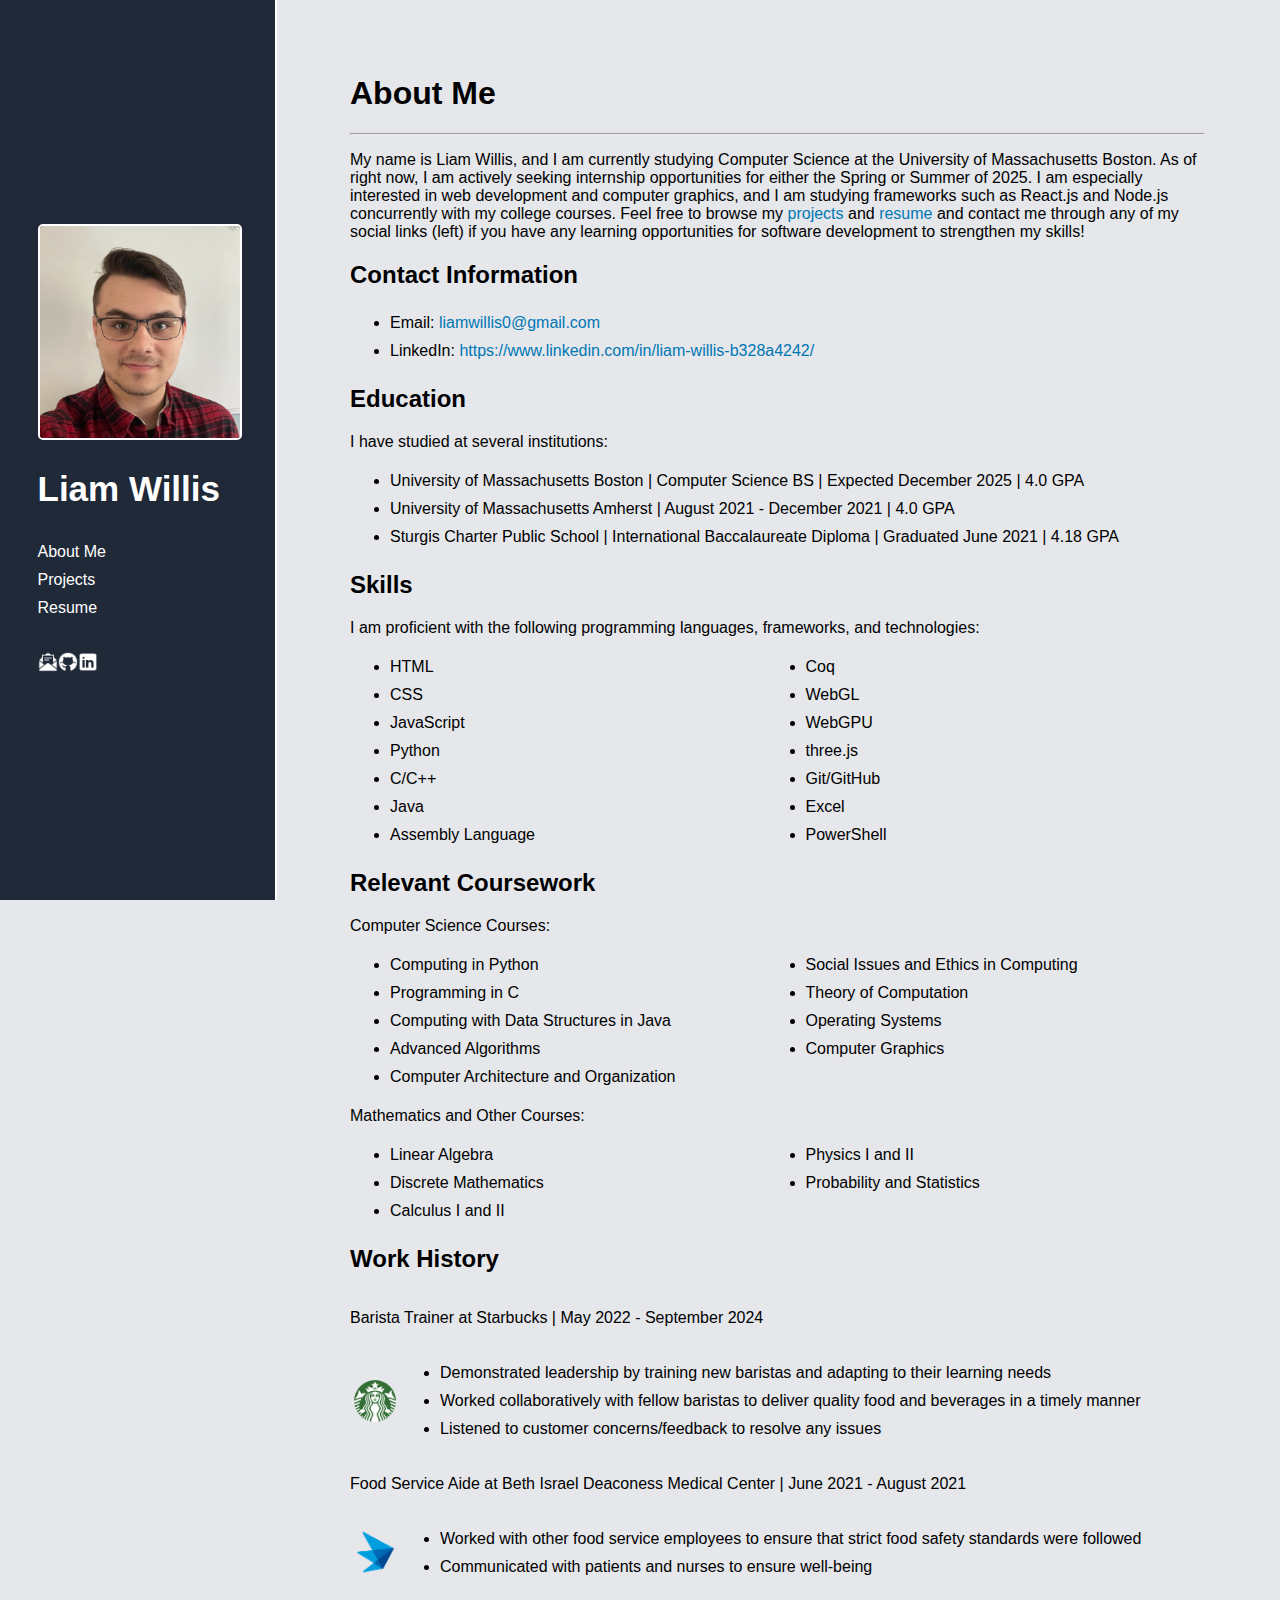
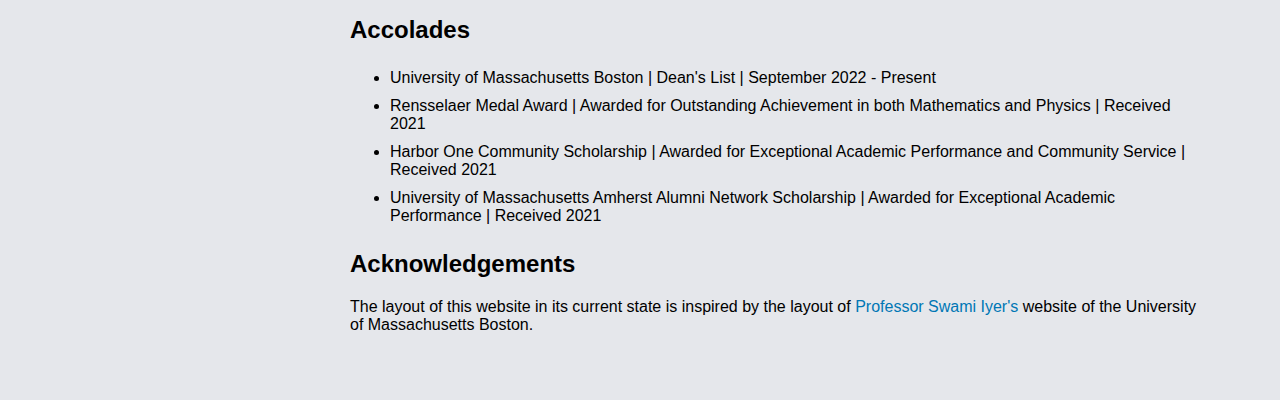
==== index.html @ 82dd123f "Create basic website format and personal information" ====
<!DOCTYPE html>
<html lang="en">
<head>
    <meta charset="UTF-8">
    <title>Liam Willis Portfolio</title>
    <link rel="stylesheet" href="style.css">
</head>
<body>
    <div class="main-container">
        <div class="sidebar">
            <div id="image-and-text">
            <img id="sidebar-image" src="images/Liam-Willis-Photo.jpg" alt="Photo of Liam" width="200px" height="auto">
                <h2 id="name">Liam Willis</h2>
                <ul>
                    <li><a href="index.html">About Me</a></li>
                    <li><a href="projects.html">Projects</a></li>
                    <li><a href="resume.html">Resume</a></li>
                </ul>
            </div>
            <div class="social-media-container">
                <a href="mailto:liamwillis0@gmail.com"><img src="images/email.png" alt="email" width="20" height="auto"></a>
                <a href="https://github.com/Lykos3D"><img src="images/github.png" alt="github" width="20" height="auto"></a>
                <a href="https://www.linkedin.com/in/liam-willis-b328a4242/"><img src="images/linkedin.png" alt="linkedin" width="20" height="auto"></a>
            </div>
        </div>
        <div class="content">
            <div class="page-text">
                <h1 id="page-title">About Me</h1>
                <hr> <!--Dividing Line-->
                <p> My name is Liam Willis, and I am currently studying Computer Science at the University of Massachusetts
                    Boston. As of right now, I am actively seeking internship opportunities for either the Spring or
                    Summer of 2025. I am especially interested in web development and computer graphics, and I am studying
                    frameworks such as React.js and Node.js concurrently with my college courses. Feel free to browse my
                    <a href="projects.html">projects</a> and <a href="resume.html">resume</a> and contact me through any of my
                    social links (left) if you have any learning opportunities for software development to strengthen my skills!</p>
                <h2>Contact Information</h2>
                    <ul>
                        <li>Email: <a href="mailto:liamwillis0@gmail.com">liamwillis0@gmail.com</a></li>
                        <li>LinkedIn: <a href="https://www.linkedin.com/in/liam-willis-b328a4242/">https://www.linkedin.com/in/liam-willis-b328a4242/</a></li>
                    </ul>
                <h2>Education</h2>
                <p>I have studied at several institutions:</p>
                    <ul>
                        <li>University of Massachusetts Boston | Computer Science BS | Expected December 2025 | 4.0 GPA </li>
                        <li>University of Massachusetts Amherst | August 2021 - December 2021 | 4.0 GPA</li>
                        <li>Sturgis Charter Public School | International Baccalaureate Diploma | Graduated June 2021 | 4.18 GPA</li>
                    </ul>
                <h2>Skills</h2>
                <p>I am proficient with the following programming languages, frameworks, and technologies:</p>
                    <ul class="skills-and-classes">
                        <li>HTML</li>
                        <li>CSS</li>
                        <li>JavaScript</li>
                        <li>Python</li>
                        <li>C/C++</li>
                        <li>Java</li>
                        <li>Assembly Language</li>
                        <li>Coq</li>
                        <li>WebGL</li>
                        <li>WebGPU</li>
                        <li>three.js</li>
                        <li>Git/GitHub</li>
                        <li>Excel</li>
                        <li>PowerShell</li>
                    </ul>
                <h2>Relevant Coursework</h2>
                    <p>Computer Science Courses:</p>
                    <ul class="skills-and-classes">
                        <li>Computing in Python</li>
                        <li>Programming in C</li>
                        <li>Computing with Data Structures in Java</li>
                        <li>Advanced Algorithms</li>
                        <li>Computer Architecture and Organization</li>
                        <li>Social Issues and Ethics in Computing</li>
                        <li>Theory of Computation</li>
                        <li>Operating Systems</li>
                        <li>Computer Graphics</li>
                    </ul>
                <p>Mathematics and Other Courses:</p>
                    <ul class="skills-and-classes">
                        <li>Linear Algebra</li>
                        <li>Discrete Mathematics</li>
                        <li>Calculus I and II</li>
                        <li>Physics I and II</li>
                        <li>Probability and Statistics</li>
                    </ul>
                <h2>Work History</h2>
                    <div class="jobs">
                        <p>Barista Trainer at Starbucks | May 2022 - September 2024</p>
                        <div class="starbucks">
                            <img class="starbucks-logo" src="images/starbucks.png" width="50px" height="auto" alt="Starbucks logo">
                            <div class="text">
                                <ul>
                                    <li>Demonstrated leadership by training new baristas and adapting to their learning needs</li>
                                    <li>Worked collaboratively with fellow baristas to deliver quality food and beverages in a timely manner</li>
                                    <li>Listened to customer concerns/feedback to resolve any issues</li>
                                </ul>
                            </div>
                        </div>
                        <p>Food Service Aide at Beth Israel Deaconess Medical Center | June 2021 - August 2021</p>
                        <div class="bidmc">
                            <img class="bidmc-logo" src="images/bidmc.png" width="50px" height="auto" alt="BIDMC logo">
                            <div class="text">
                                    <ul>
                                        <li>Worked with other food service employees to ensure that strict food safety standards were followed</li>
                                        <li>Communicated with patients and nurses to ensure well-being</li>
                                    </ul>
                            </div>
                        </div>
                    </div>
                <h2>Accolades</h2>
                    <ul>
                        <li>University of Massachusetts Boston | Dean's List | September 2022 - Present</li>
                        <li>Rensselaer  Medal Award | Awarded for Outstanding Achievement in both Mathematics and Physics | Received 2021 </li>
                        <li>Harbor One Community Scholarship | Awarded for Exceptional Academic Performance and Community Service | Received 2021</li>
                        <li>University of Massachusetts Amherst Alumni Network Scholarship | Awarded for Exceptional Academic Performance | Received 2021</li>
                    </ul>
                <h2>Acknowledgements</h2>
                <p>The layout of this website in its current state is inspired by the layout of <a href="https://swamiiyer.net/" target="_blank">Professor Swami Iyer's</a> website of the University of Massachusetts Boston.</p>
            </div>
        </div>
    </div>
</body>
</html>
---- style.css ----
body {
    padding: 0;
    margin: 0;
    font-family: "Roboto", sans-serif;
    min-height: 1000px;
    height: 100%;
    min-width: 1250px;
}

.main-container { /* Contains both the sidebar and the main content block */
    display: flex;
    min-height: 1000px;
    height: 100%;
    min-width: 1250px;
}

.sidebar {
    display: flex;
    flex-direction: column;
    position: fixed;
    width: 275px;
    height: 100%;
    background-color: #1F2937;
    justify-content: center;
    align-items: center;
    color: white;
    border-right: 2px solid white;
    gap: 30px;
}

#image-and-text {
    display: flex;
    flex-direction: column;
    align-items: flex-start;
    width: 200px;
}

#image-and-text ul {
    list-style-type: none;
    margin: 0;
    padding: 0;
}

li {
    padding: 5px 0;
}

.sidebar a {
    color: white;
    text-decoration: none;
}

#sidebar-image {
    border-radius: 5px;
    border: 2px solid white;
}

#name {
    font-size: 35px;
}

.social-media-container {
    display: flex;
    width: 200px;
    justify-content: flex-start;
}

.content {
    background-color: #E5E7EB;
    width: 100%;
    padding-bottom: 50px;
}

.page-text {
    margin-top: 30px;
    margin-left: 275px;
    padding-left: 75px;
    padding-right: 75px;
}

.skills-and-classes {
    columns: 2;
}

#page-title {
    margin-top: 75px;
}

.jobs {
    display: flex;
    flex-direction: column;
    margin: 0;
    padding: 0;
}

.starbucks,
.bidmc {
    display: flex;
    align-items: center;
}

.starbucks-logo,
.bidmc-logo {
    flex: 0 0 100%;
    min-width: 50px;
    max-width: 50px;
    min-height: 50px;
    max-height: 50px;
}

a {
    text-decoration: none;
    color: #0077B5;
}

#resume-embed {
    margin-left: auto;
    margin-right: auto;
    border: 2px solid white;
}
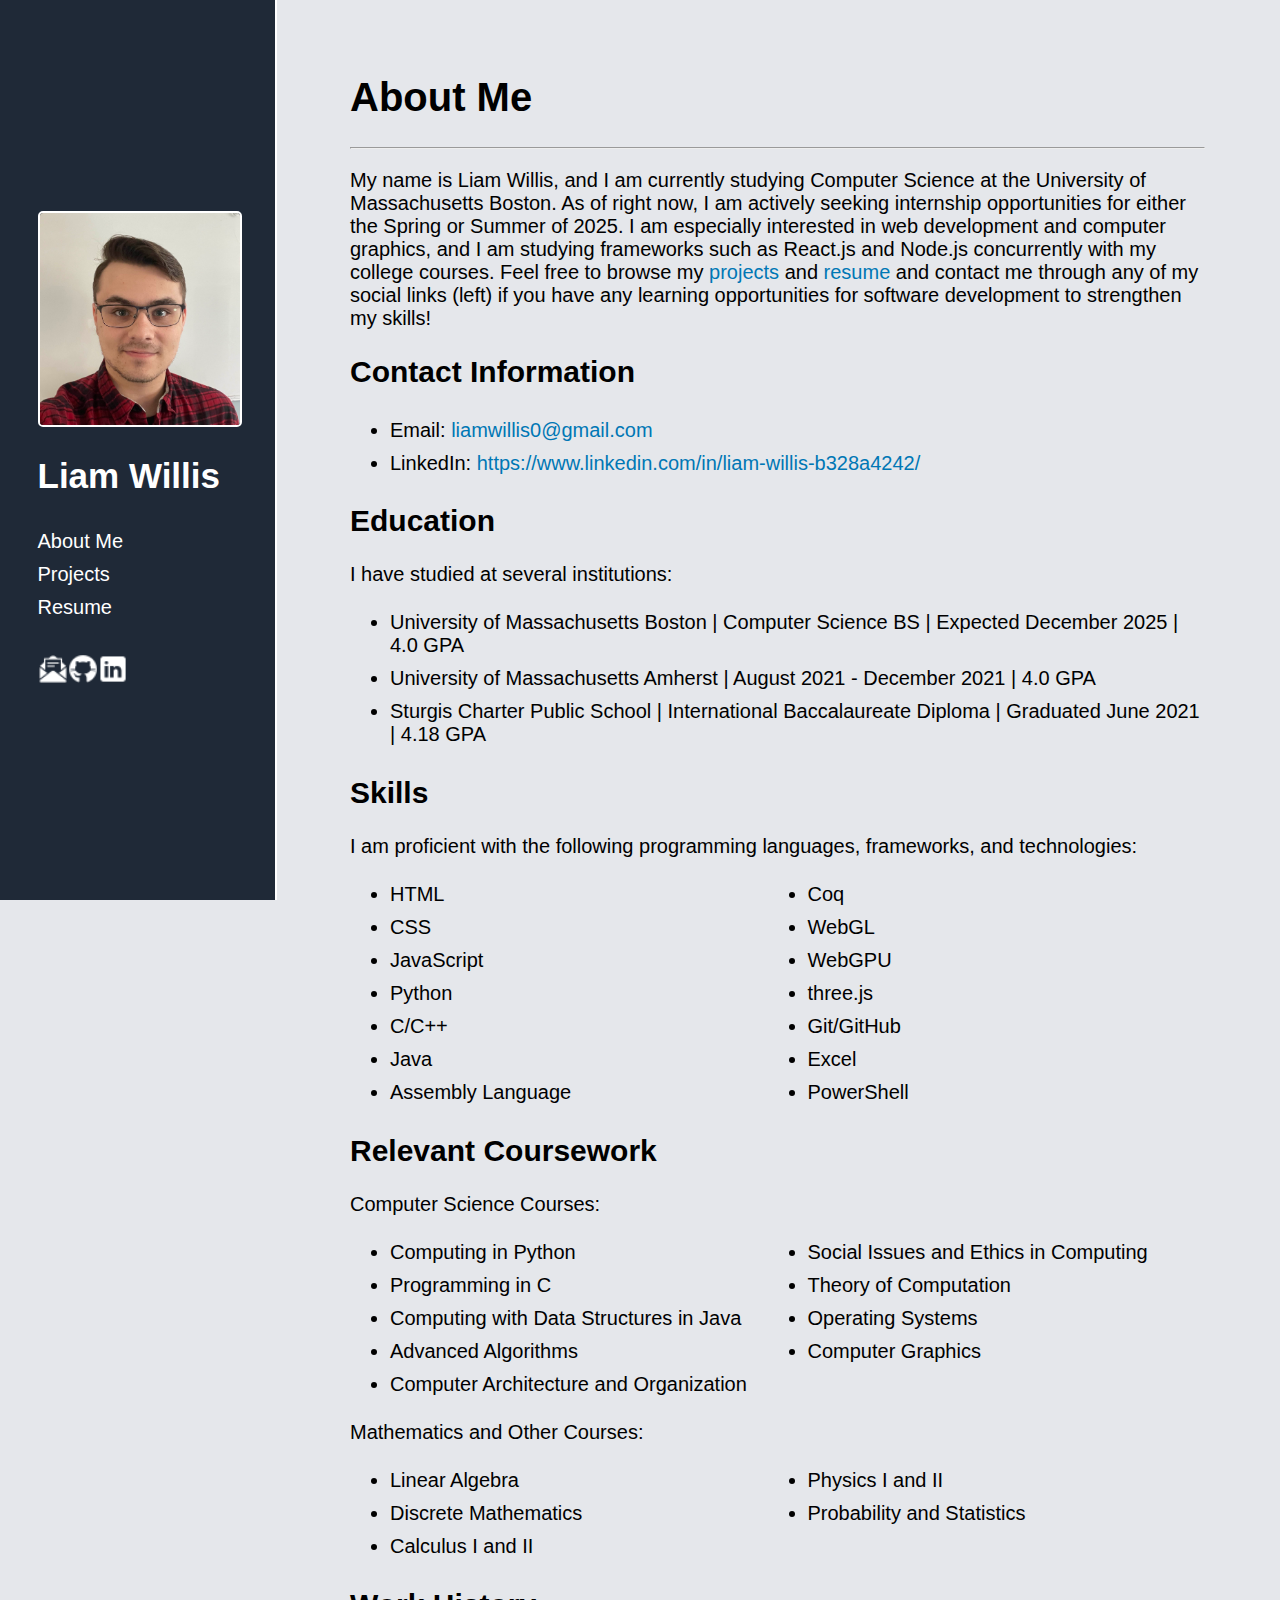
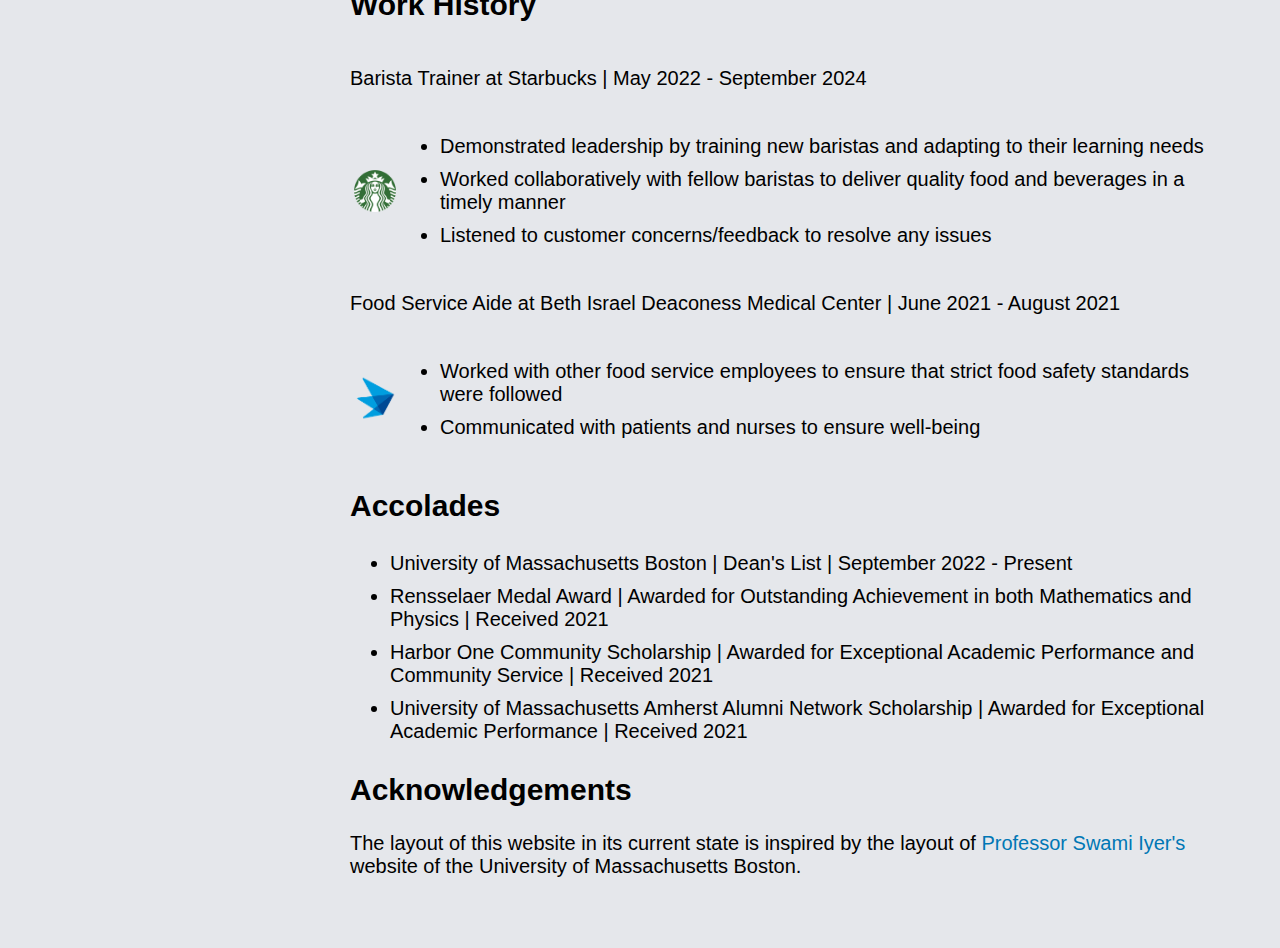
==== commit 200c374c: "Increase social media image sizes" ====
--- a/index.html
+++ b/index.html
@@ -18,9 +18,9 @@
                 </ul>
             </div>
             <div class="social-media-container">
-                <a href="mailto:liamwillis0@gmail.com"><img src="images/email.png" alt="email" width="20" height="auto"></a>
-                <a href="https://github.com/Lykos3D"><img src="images/github.png" alt="github" width="20" height="auto"></a>
-                <a href="https://www.linkedin.com/in/liam-willis-b328a4242/"><img src="images/linkedin.png" alt="linkedin" width="20" height="auto"></a>
+                <a href="mailto:liamwillis0@gmail.com"><img src="images/email.png" alt="email" width="30" height="auto"></a>
+                <a href="https://github.com/Lykos3D"><img src="images/github.png" alt="github" width="30" height="auto"></a>
+                <a href="https://www.linkedin.com/in/liam-willis-b328a4242/"><img src="images/linkedin.png" alt="linkedin" width="30" height="auto"></a>
             </div>
         </div>
         <div class="content">
--- a/style.css
+++ b/style.css
@@ -2,9 +2,10 @@
     padding: 0;
     margin: 0;
     font-family: "Roboto", sans-serif;
-    min-height: 1000px;
     height: 100%;
     min-width: 1250px;
+    font-size: 20px;
+    background: #E5E7EB;
 }
 
 .main-container { /* Contains both the sidebar and the main content block */
@@ -76,6 +77,7 @@
     margin-left: 275px;
     padding-left: 75px;
     padding-right: 75px;
+    max-width: 2000px;
 }
 
 .skills-and-classes {
@@ -117,6 +119,7 @@
     margin-left: auto;
     margin-right: auto;
     border: 2px solid white;
+    height: 1130px;
 }
 
 
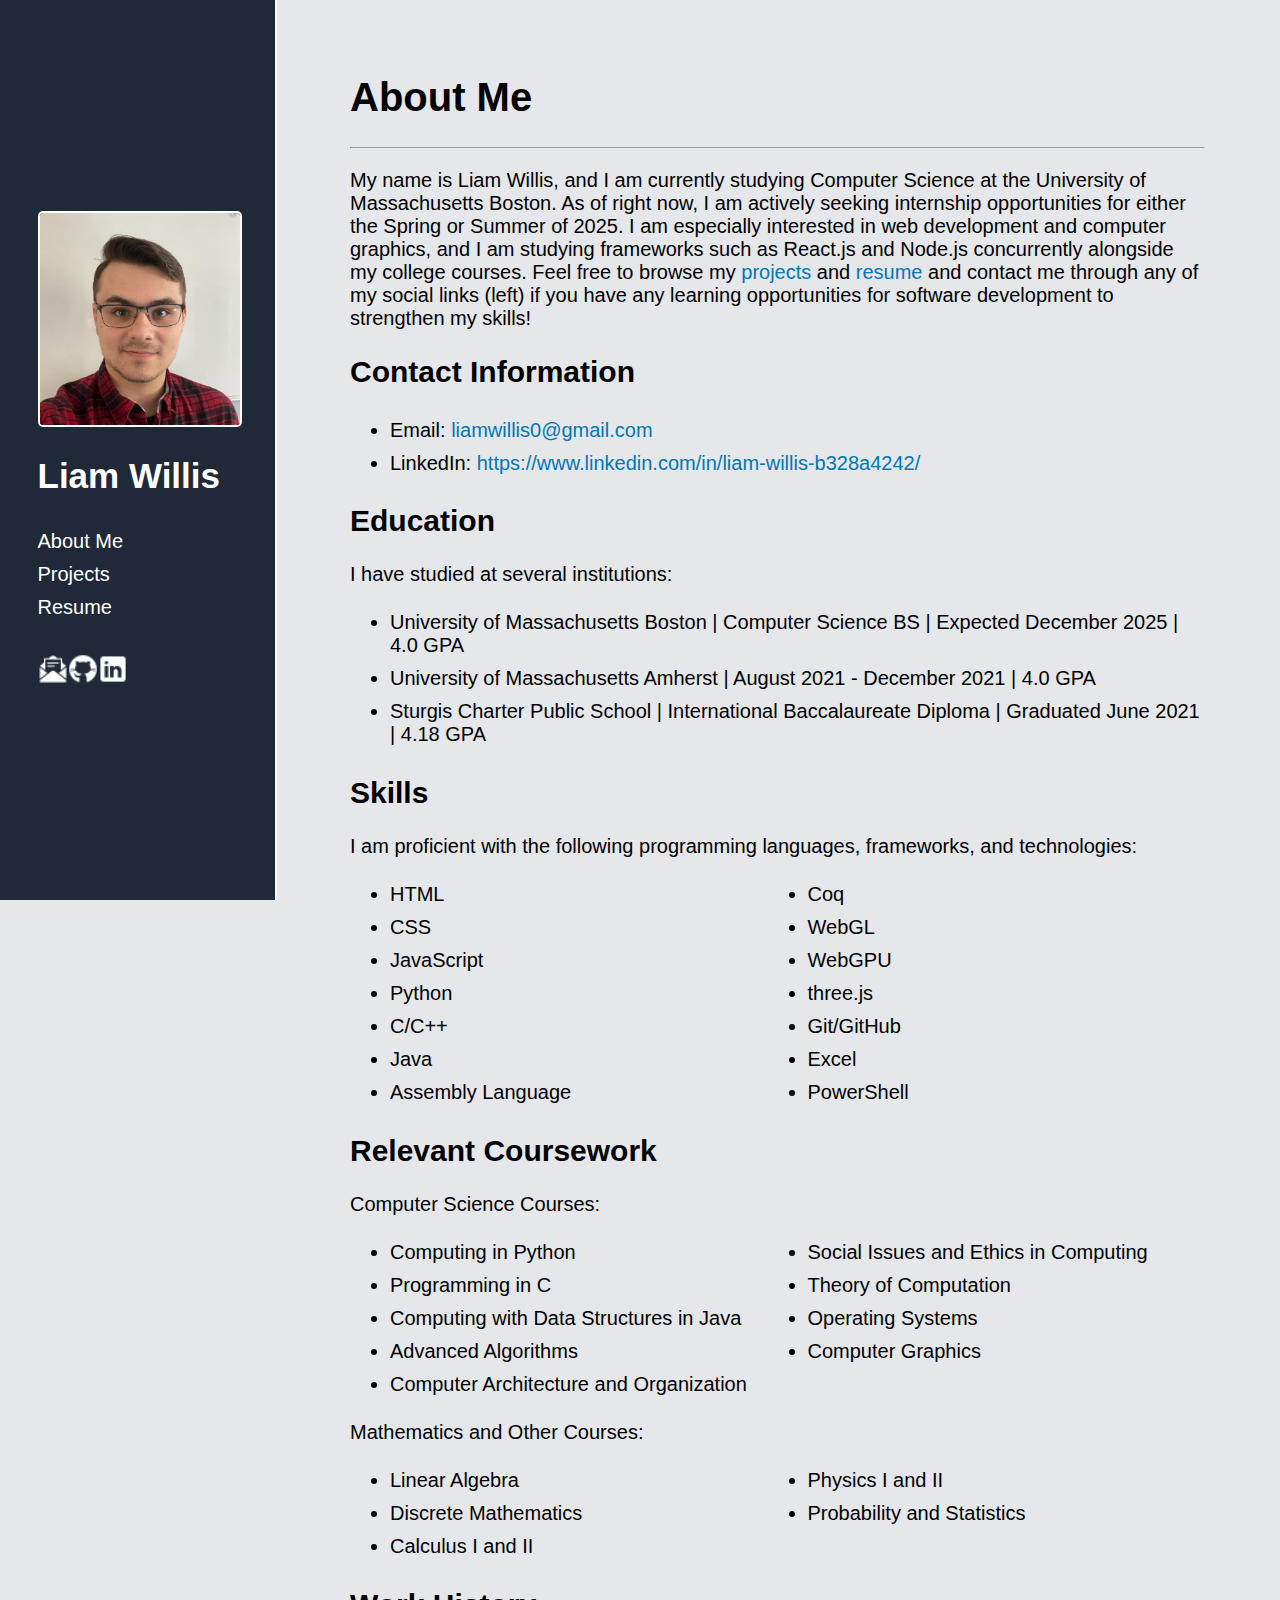
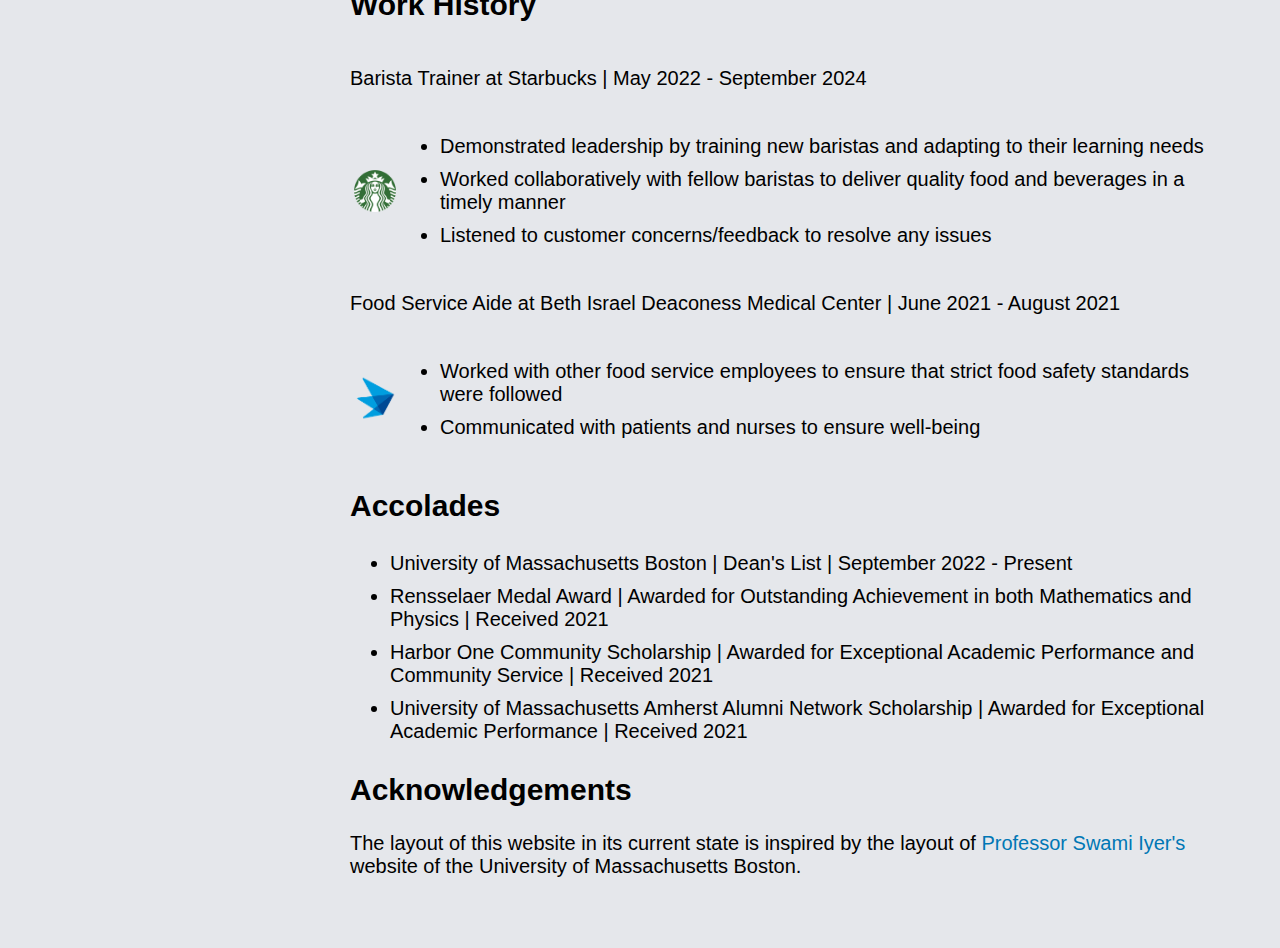
==== commit 2330e73f: "Increase social media image sizes" ====
--- a/index.html
+++ b/index.html
@@ -19,8 +19,8 @@
             </div>
             <div class="social-media-container">
                 <a href="mailto:liamwillis0@gmail.com"><img src="images/email.png" alt="email" width="30" height="auto"></a>
-                <a href="https://github.com/Lykos3D"><img src="images/github.png" alt="github" width="30" height="auto"></a>
-                <a href="https://www.linkedin.com/in/liam-willis-b328a4242/"><img src="images/linkedin.png" alt="linkedin" width="30" height="auto"></a>
+                <a href="https://github.com/Lykos3D" target="_blank"><img src="images/github.png" alt="github" width="30" height="auto"></a>
+                <a href="https://www.linkedin.com/in/liam-willis-b328a4242/" target="_blank"><img src="images/linkedin.png" alt="linkedin" width="30" height="auto"></a>
             </div>
         </div>
         <div class="content">
@@ -30,7 +30,7 @@
                 <p> My name is Liam Willis, and I am currently studying Computer Science at the University of Massachusetts
                     Boston. As of right now, I am actively seeking internship opportunities for either the Spring or
                     Summer of 2025. I am especially interested in web development and computer graphics, and I am studying
-                    frameworks such as React.js and Node.js concurrently with my college courses. Feel free to browse my
+                    frameworks such as React.js and Node.js concurrently alongside my college courses. Feel free to browse my
                     <a href="projects.html">projects</a> and <a href="resume.html">resume</a> and contact me through any of my
                     social links (left) if you have any learning opportunities for software development to strengthen my skills!</p>
                 <h2>Contact Information</h2>
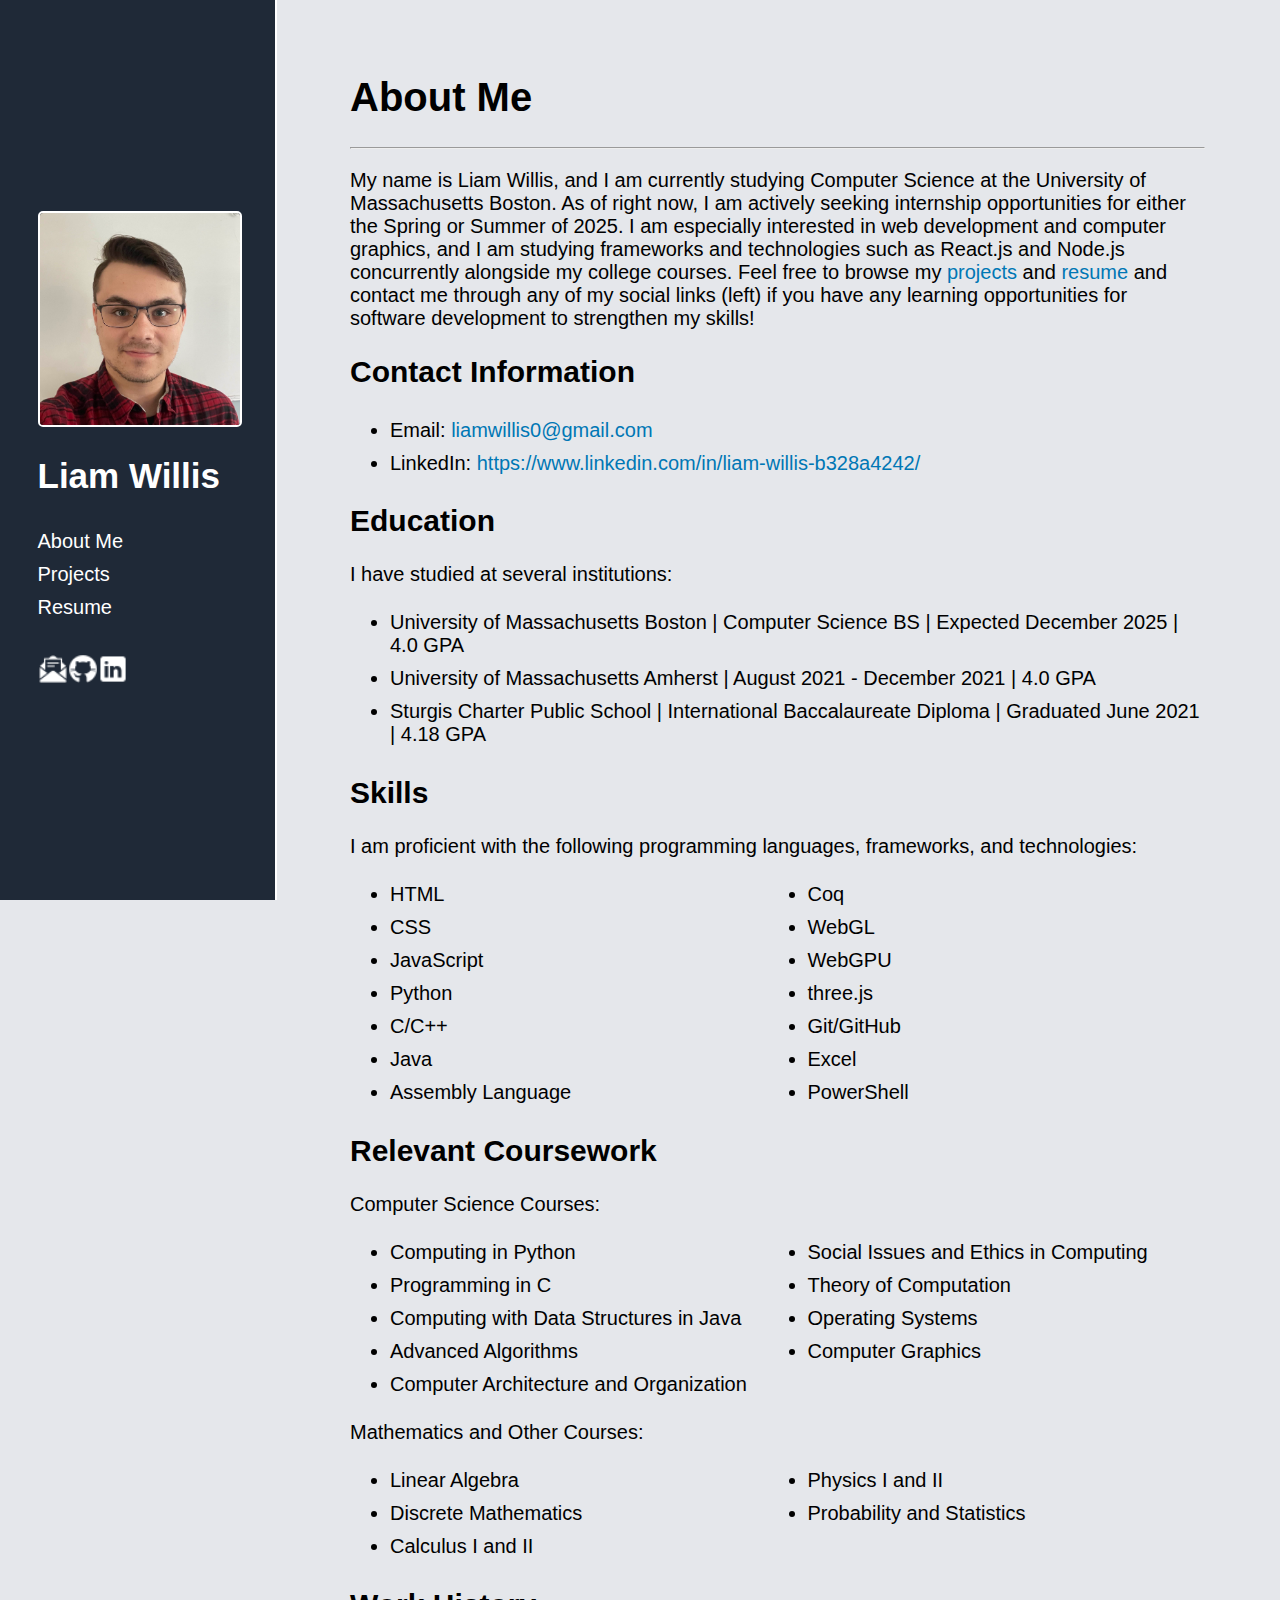
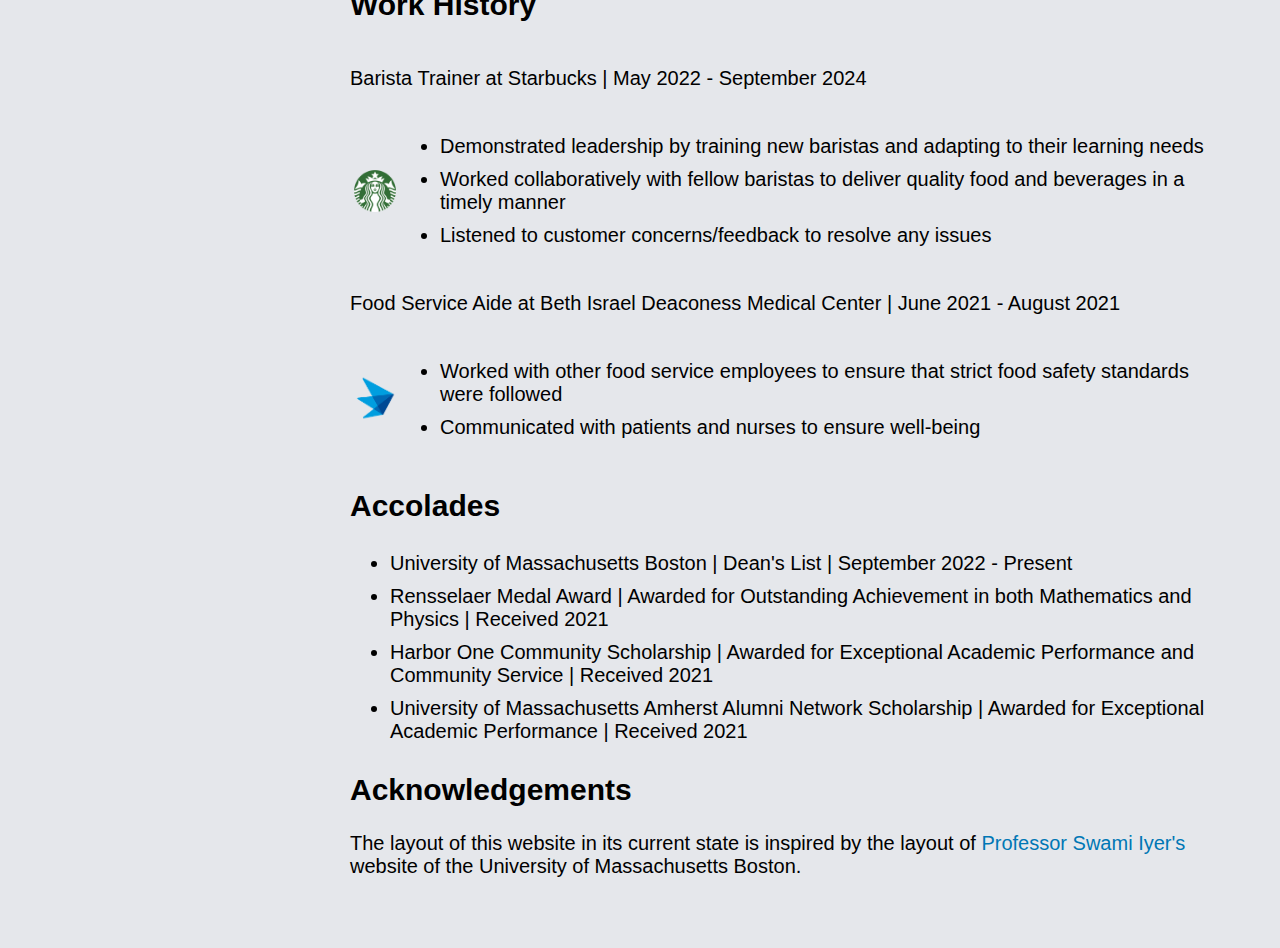
==== commit 8b48827d: "Create small edit in about me" ====
--- a/index.html
+++ b/index.html
@@ -30,7 +30,7 @@
                 <p> My name is Liam Willis, and I am currently studying Computer Science at the University of Massachusetts
                     Boston. As of right now, I am actively seeking internship opportunities for either the Spring or
                     Summer of 2025. I am especially interested in web development and computer graphics, and I am studying
-                    frameworks such as React.js and Node.js concurrently alongside my college courses. Feel free to browse my
+                    frameworks and technologies such as React.js and Node.js concurrently alongside my college courses. Feel free to browse my
                     <a href="projects.html">projects</a> and <a href="resume.html">resume</a> and contact me through any of my
                     social links (left) if you have any learning opportunities for software development to strengthen my skills!</p>
                 <h2>Contact Information</h2>
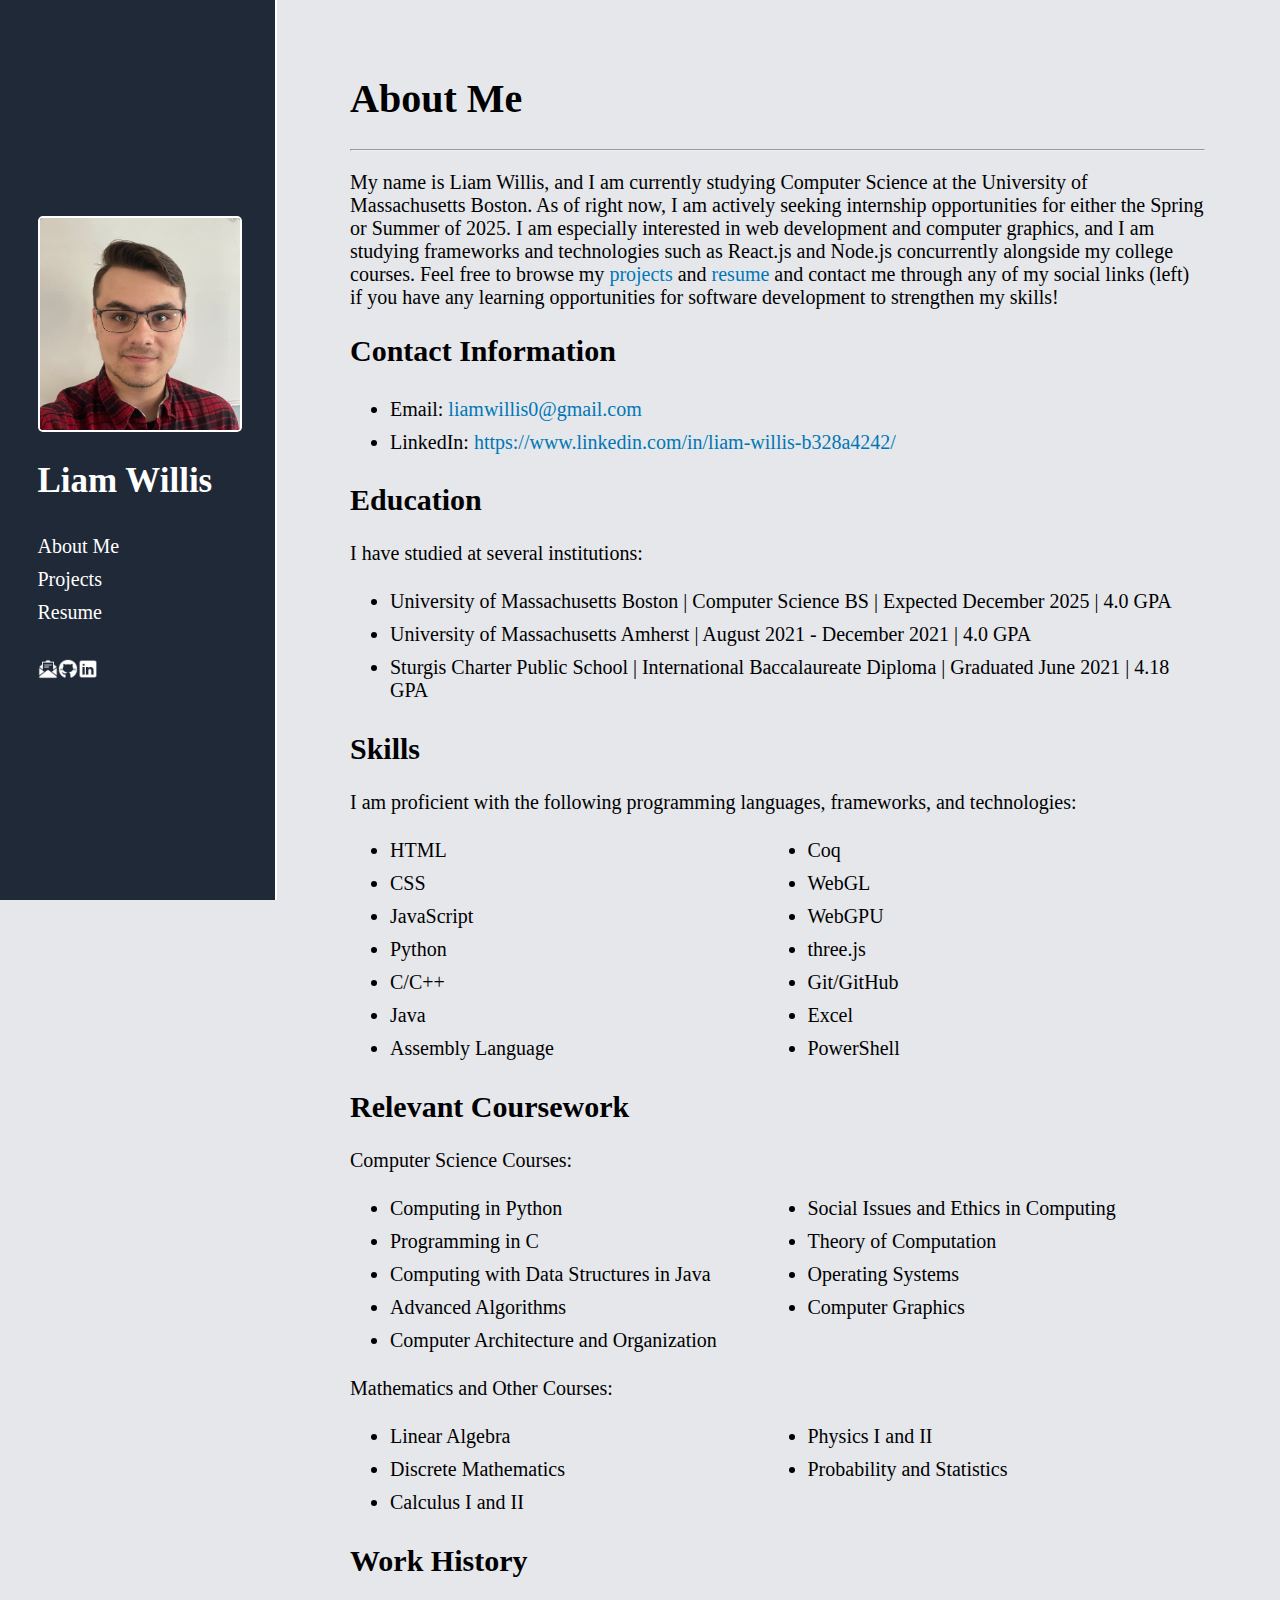
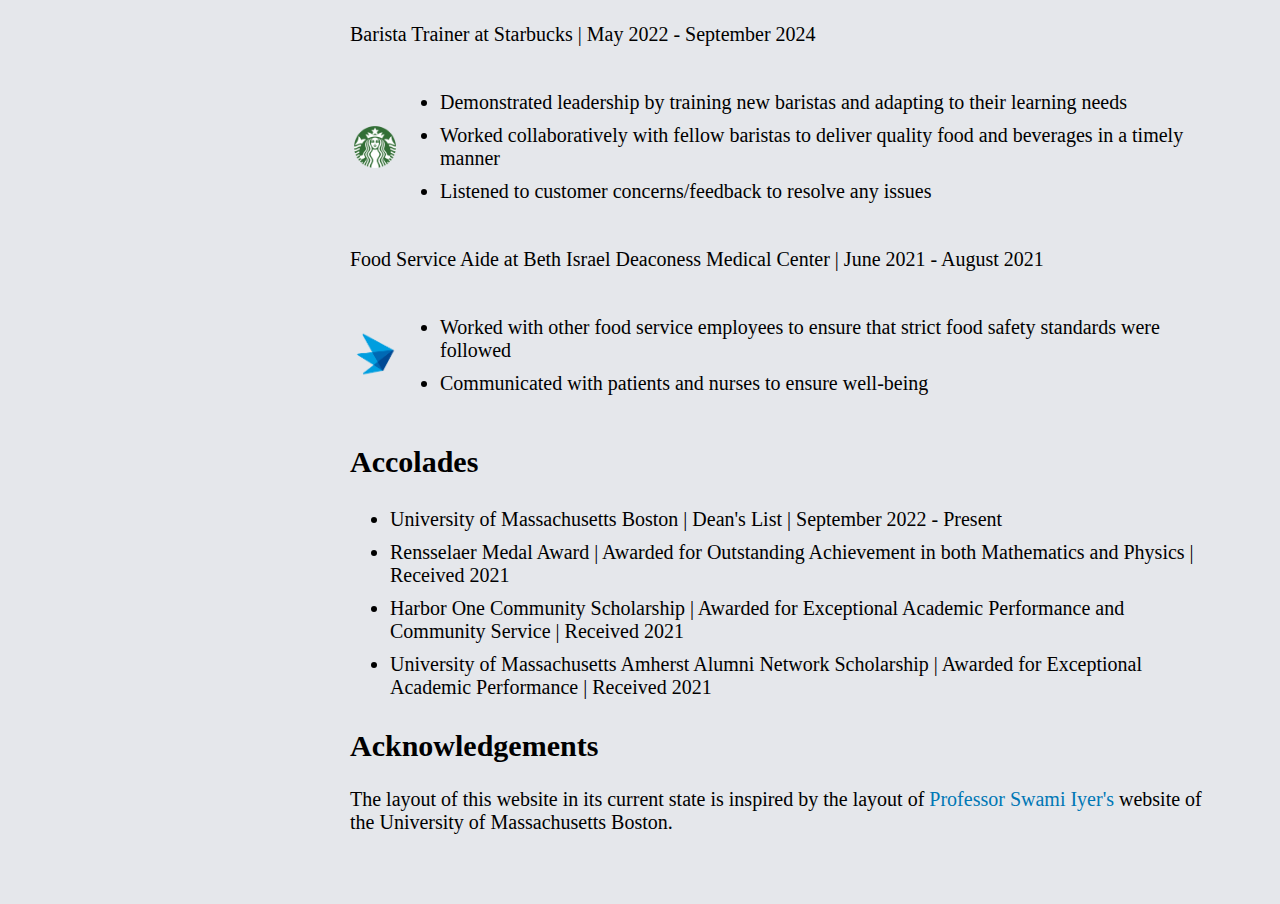
==== commit acc51ca4: "Change social media image sizes" ====
--- a/index.html
+++ b/index.html
@@ -18,9 +18,9 @@
                 </ul>
             </div>
             <div class="social-media-container">
-                <a href="mailto:liamwillis0@gmail.com"><img src="images/email.png" alt="email" width="30" height="auto"></a>
-                <a href="https://github.com/Lykos3D" target="_blank"><img src="images/github.png" alt="github" width="30" height="auto"></a>
-                <a href="https://www.linkedin.com/in/liam-willis-b328a4242/" target="_blank"><img src="images/linkedin.png" alt="linkedin" width="30" height="auto"></a>
+                <a href="mailto:liamwillis0@gmail.com"><img src="images/email.png" alt="email" width="20" height="auto"></a>
+                <a href="https://github.com/Lykos3D" target="_blank"><img src="images/github.png" alt="github" width="20" height="auto"></a>
+                <a href="https://www.linkedin.com/in/liam-willis-b328a4242/" target="_blank"><img src="images/linkedin.png" alt="linkedin" width="20" height="auto"></a>
             </div>
         </div>
         <div class="content">
--- a/style.css
+++ b/style.css
@@ -1,7 +1,8 @@
 body {
     padding: 0;
     margin: 0;
-    font-family: "Roboto", sans-serif;
+    font-family: "Garamond", serif;
+    min-height: 1000px;
     height: 100%;
     min-width: 1250px;
     font-size: 20px;
@@ -119,7 +120,6 @@
     margin-left: auto;
     margin-right: auto;
     border: 2px solid white;
-    height: 1130px;
 }
 
 
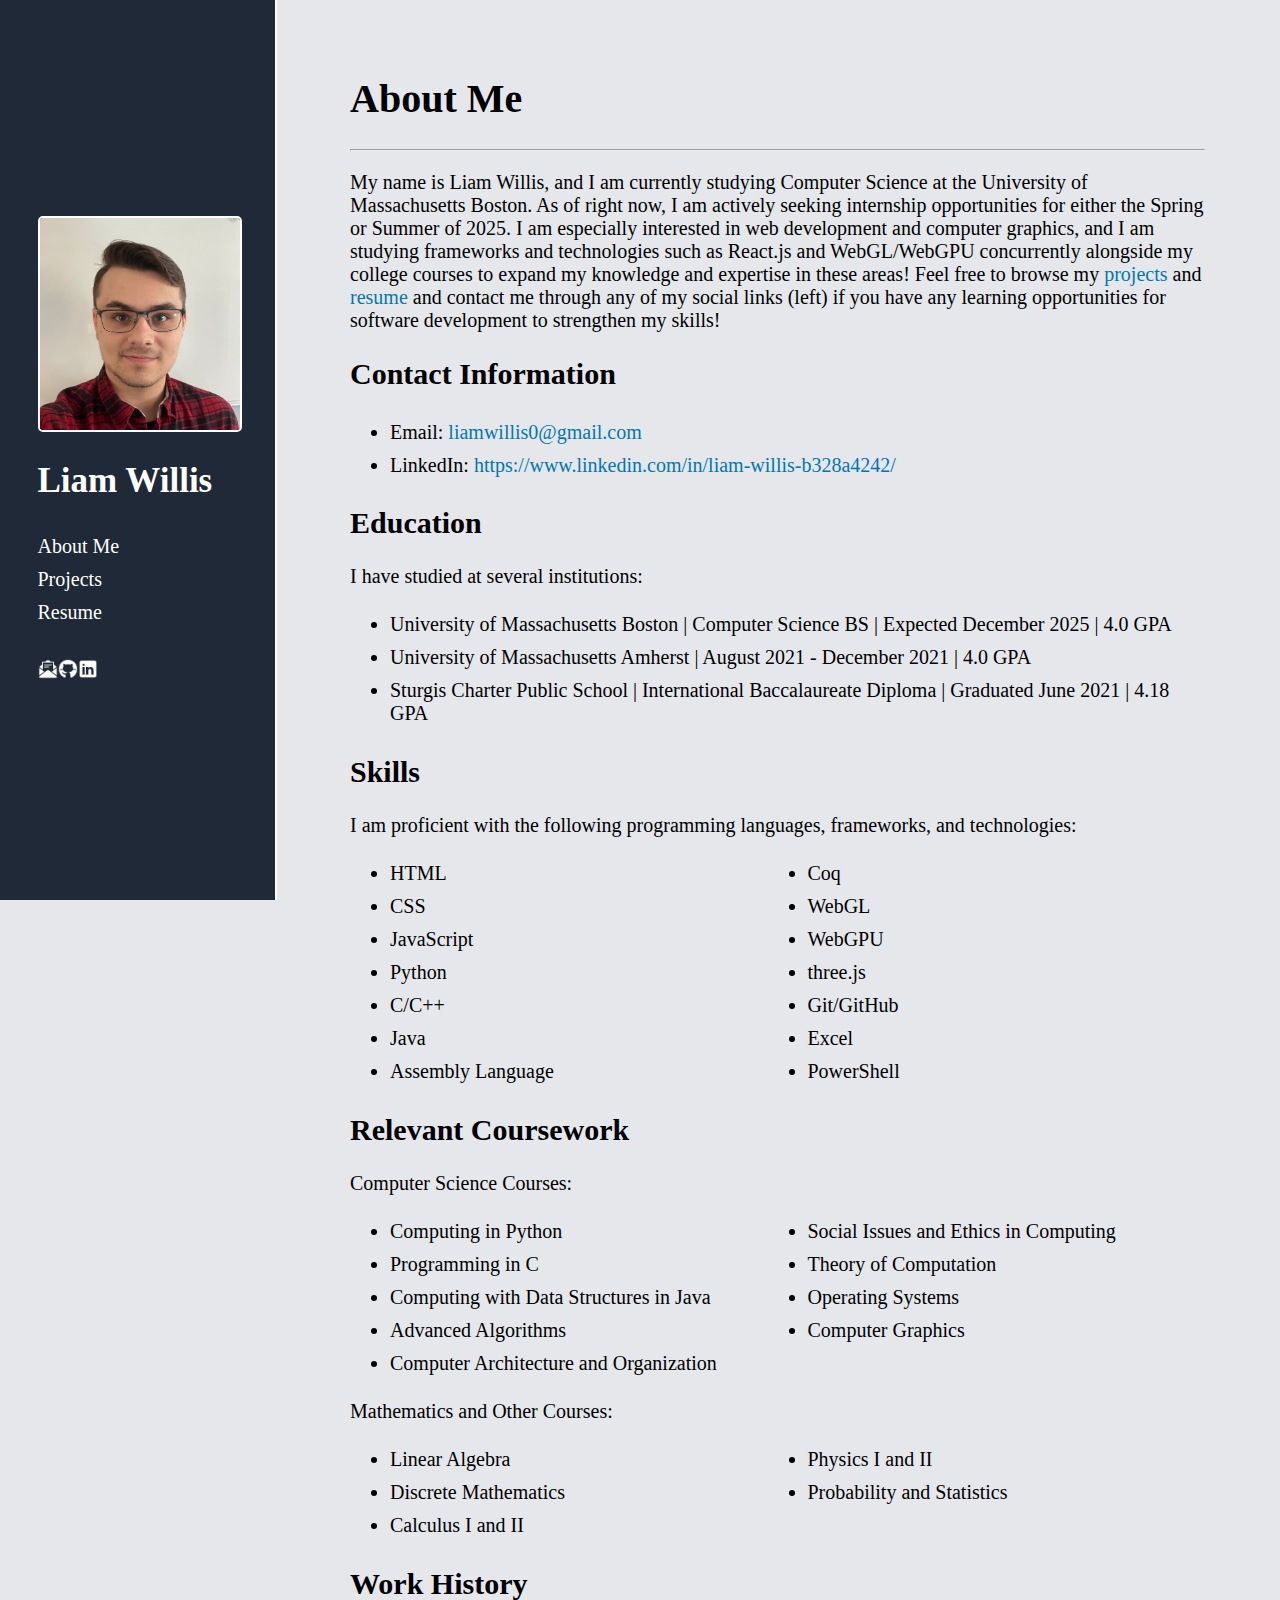
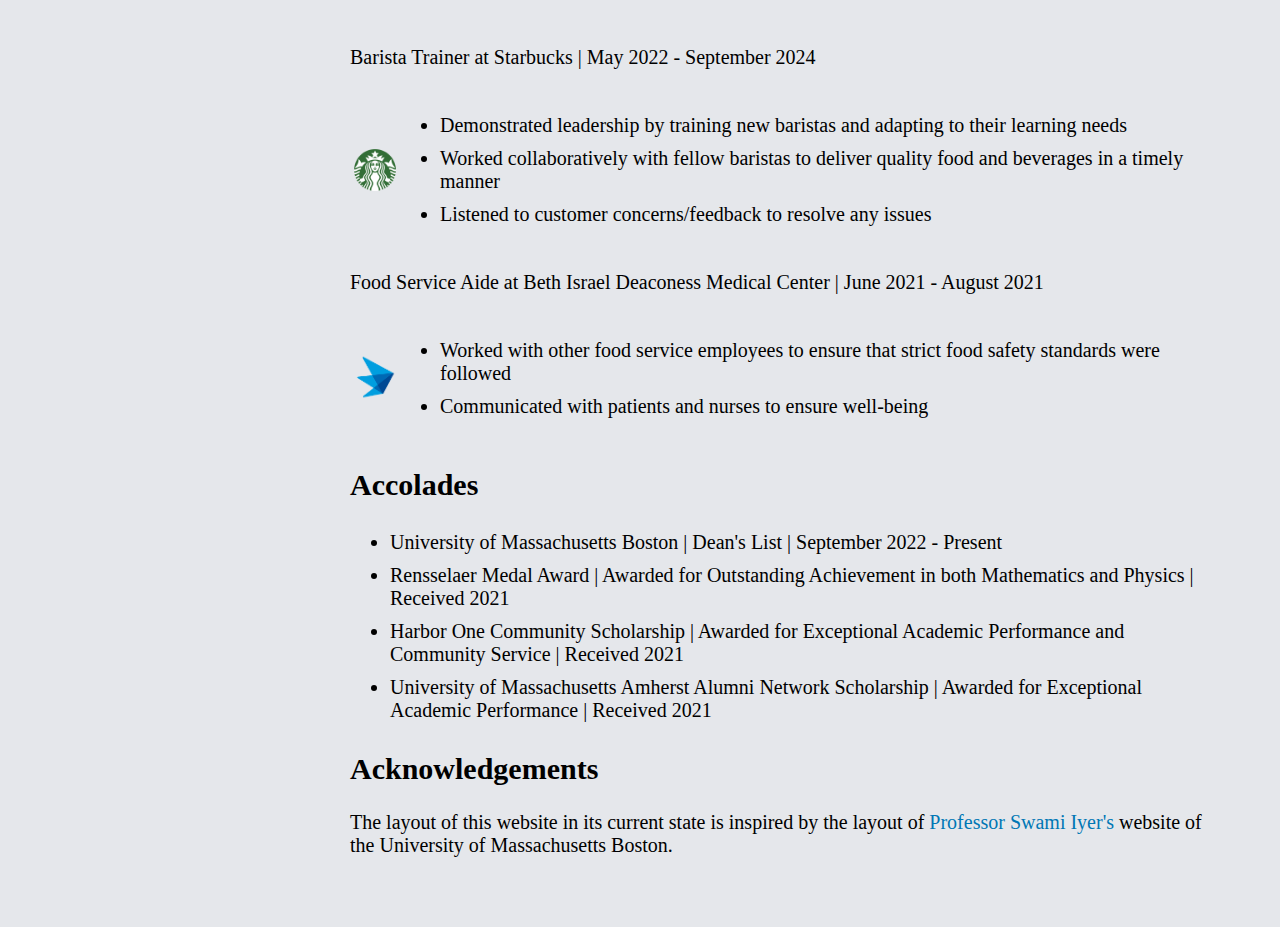
==== commit 5b17c296: "Tweak wording in About Me" ====
--- a/index.html
+++ b/index.html
@@ -4,6 +4,7 @@
     <meta charset="UTF-8">
     <title>Liam Willis Portfolio</title>
     <link rel="stylesheet" href="style.css">
+    <script src="index.js" defer></script>
 </head>
 <body>
     <div class="main-container">
@@ -12,9 +13,9 @@
             <img id="sidebar-image" src="images/Liam-Willis-Photo.jpg" alt="Photo of Liam" width="200px" height="auto">
                 <h2 id="name">Liam Willis</h2>
                 <ul>
-                    <li><a href="index.html">About Me</a></li>
-                    <li><a href="projects.html">Projects</a></li>
-                    <li><a href="resume.html">Resume</a></li>
+                    <li><a class="sidebar-link" href="index.html">About Me</a></li>
+                    <li><a class="sidebar-link" href="projects.html">Projects</a></li>
+                    <li><a class="sidebar-link" href="resume.html">Resume</a></li>
                 </ul>
             </div>
             <div class="social-media-container">
@@ -30,9 +31,10 @@
                 <p> My name is Liam Willis, and I am currently studying Computer Science at the University of Massachusetts
                     Boston. As of right now, I am actively seeking internship opportunities for either the Spring or
                     Summer of 2025. I am especially interested in web development and computer graphics, and I am studying
-                    frameworks and technologies such as React.js and Node.js concurrently alongside my college courses. Feel free to browse my
-                    <a href="projects.html">projects</a> and <a href="resume.html">resume</a> and contact me through any of my
-                    social links (left) if you have any learning opportunities for software development to strengthen my skills!</p>
+                    frameworks and technologies such as React.js and WebGL/WebGPU concurrently alongside my college courses to
+                    expand my knowledge and expertise in these areas! Feel free to browse my <a href="projects.html">projects</a>
+                    and <a href="resume.html">resume</a> and contact me through any of my social links (left) if you have any
+                    learning opportunities for software development to strengthen my skills!</p>
                 <h2>Contact Information</h2>
                     <ul>
                         <li>Email: <a href="mailto:liamwillis0@gmail.com">liamwillis0@gmail.com</a></li>
